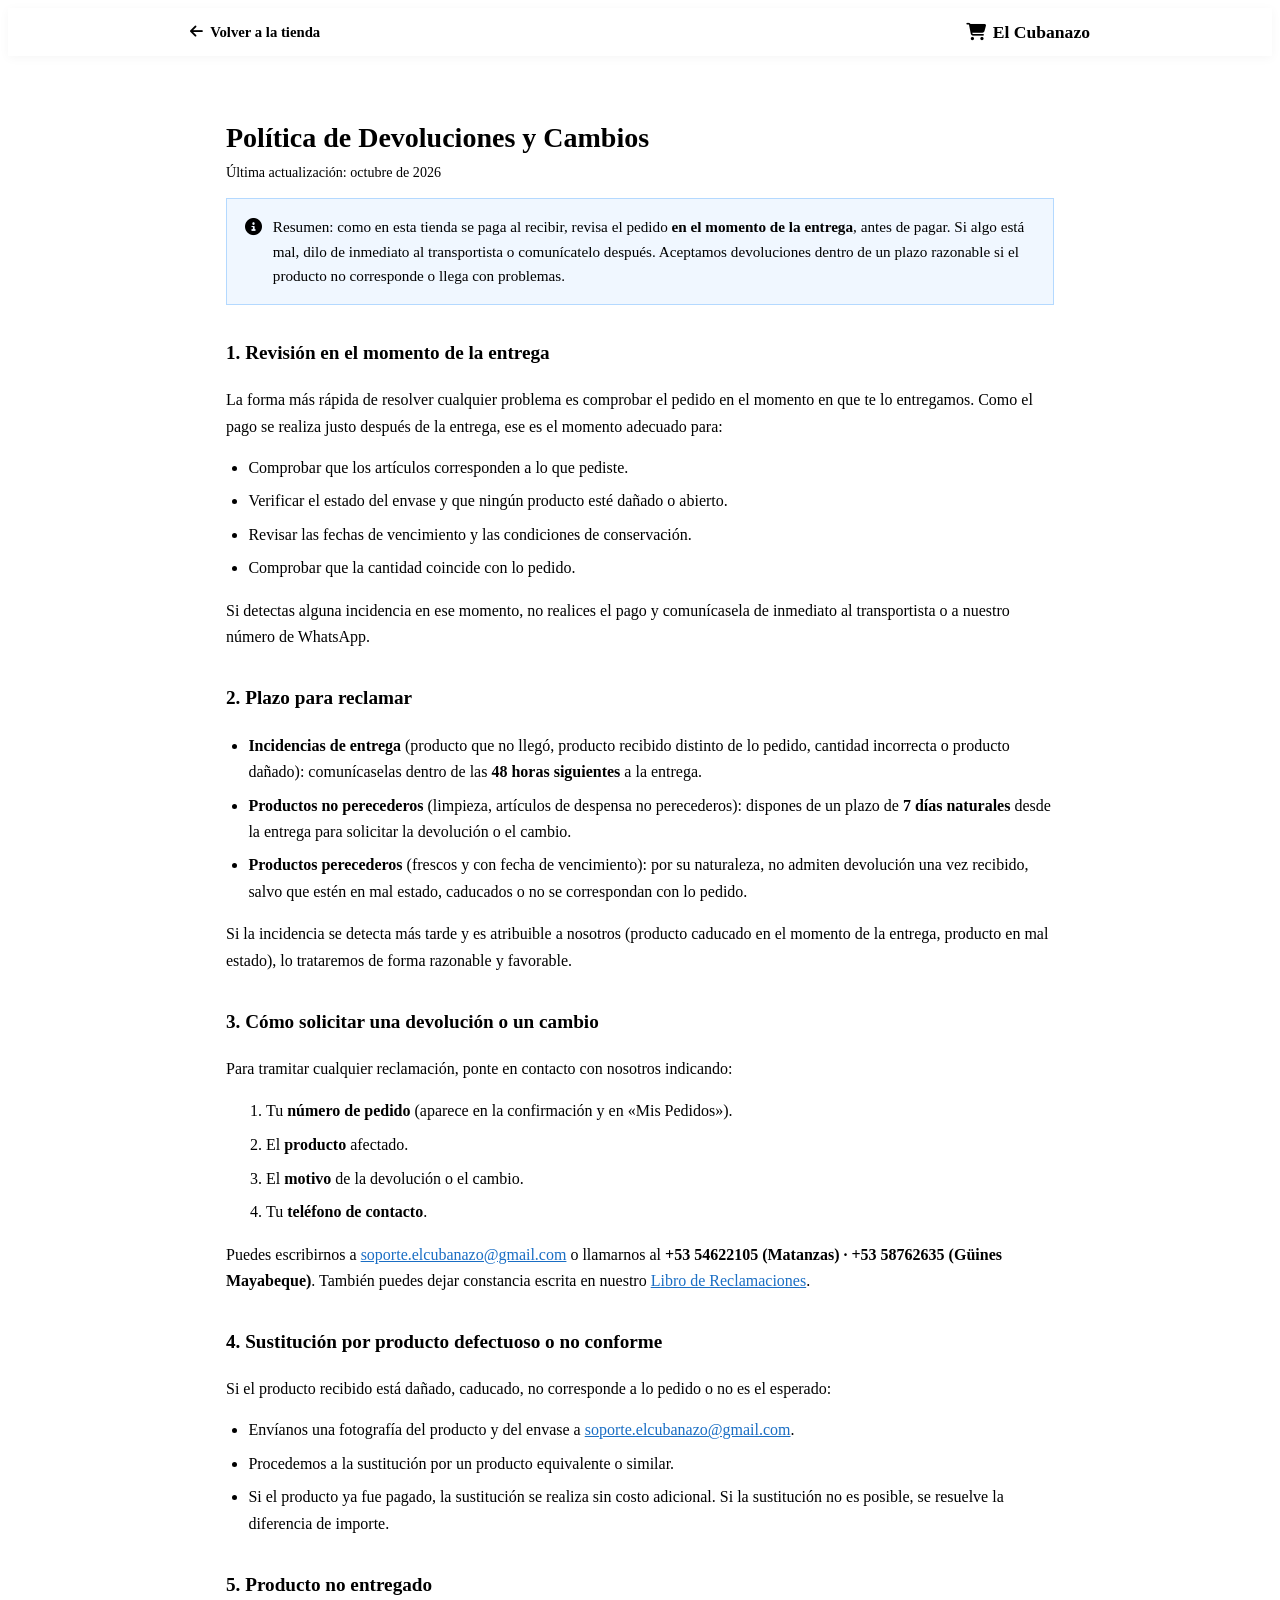
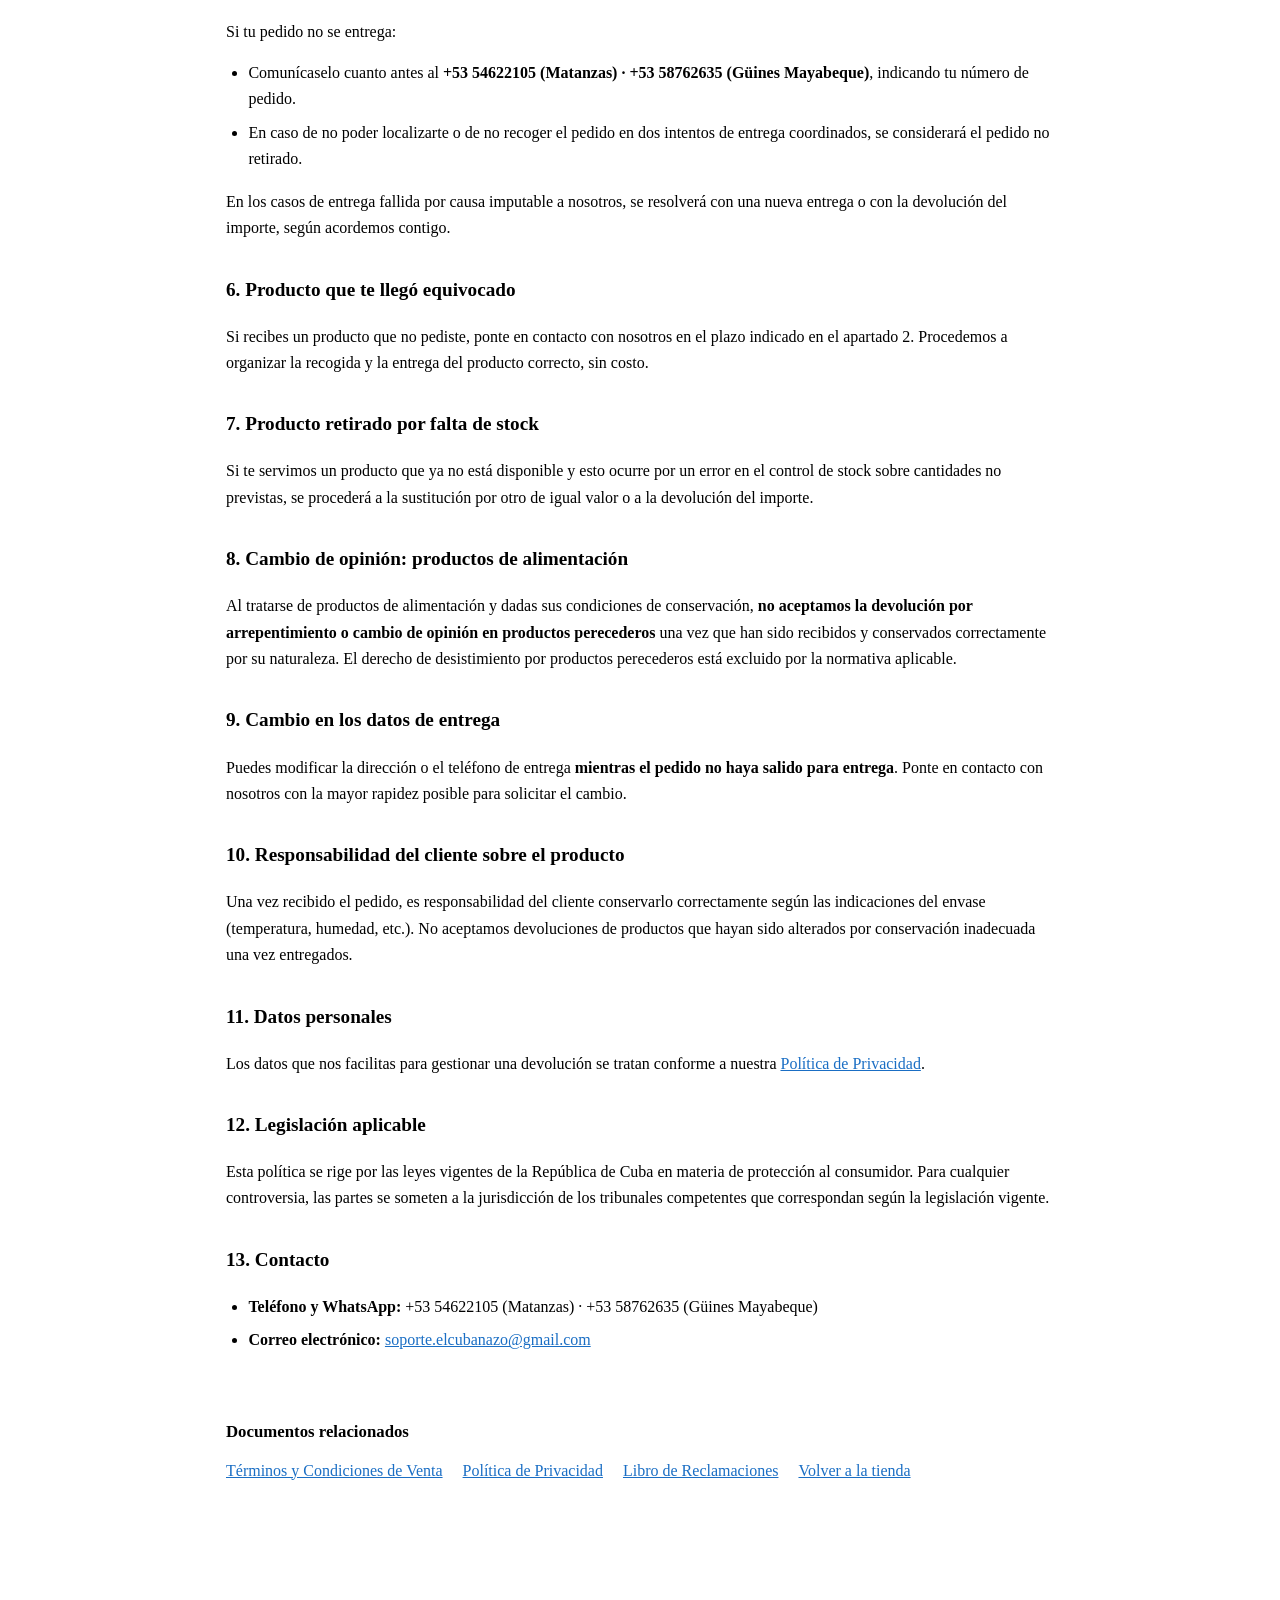
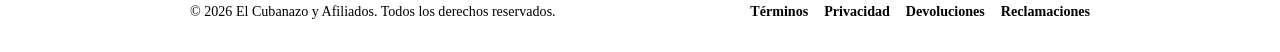
==== devoluciones.html @ 55af7c30 "Add legal documents: Privacy Policy, Complaints Book, and Terms and Conditions" ====
<!DOCTYPE html>
<html lang="es">

<head>
    <meta charset="UTF-8">
    <meta name="viewport" content="width=device-width, initial-scale=1.0">
    <title>Política de Devoluciones y Cambios - El Cubanazo</title>

    <meta name="description"
        content="Política de Devoluciones y Cambios de El Cubanazo: cómo reclamar, plazos, estado de los productos y qué hacer si tu pedido no llegó o llegó con problemas.">
    <meta name="author" content="El Cubanazo y Afiliados">
    <meta name="robots" content="index, follow">
    <meta property="og:title" content="Política de Devoluciones y Cambios - El Cubanazo">
    <meta property="og:description" content="Cómo reclamar, plazos y condiciones de devolución en El Cubanazo.">
    <meta property="og:type" content="website">
    <meta property="og:locale" content="es_ES">

    <link rel="icon" type="image/png" href="Images/favicon.png">
    <link rel="shortcut icon" type="image/x-icon" href="Images/favicon.ico">

    <link rel="stylesheet" href="Css/1-foundation.css">
    <link rel="stylesheet" href="Css/10-legal.css">
    <link rel="stylesheet" href="https://cdnjs.cloudflare.com/ajax/libs/font-awesome/6.7.2/css/all.min.css">
</head>

<body>
    <header class="legal-header">
        <div class="legal-header-inner">
            <a href="index.html" class="legal-back">
                <i class="fas fa-arrow-left" aria-hidden="true"></i>
                Volver a la tienda
            </a>
            <a href="index.html" class="legal-brand">
                <i class="fas fa-shopping-cart" aria-hidden="true"></i>
                El Cubanazo
            </a>
        </div>
    </header>

    <main class="legal-main">
        <article class="legal-doc">
            <h1>Política de Devoluciones y Cambios</h1>
            <p class="legal-updated">Última actualización: <time datetime="2026-10-16">octubre de 2026</time></p>

            <div class="legal-callout">
                <i class="fas fa-info-circle" aria-hidden="true"></i>
                <p>Resumen: como en esta tienda se paga al recibir, revisa el pedido <strong>en el momento de
                    la entrega</strong>, antes de pagar. Si algo está mal, dilo de inmediato al transportista
                    o comunícatelo después. Aceptamos devoluciones dentro de un plazo razonable si el producto
                    no corresponde o llega con problemas.</p>
            </div>

            <h2>1. Revisión en el momento de la entrega</h2>
            <p>La forma más rápida de resolver cualquier problema es comprobar el pedido en el momento en que
                te lo entregamos. Como el pago se realiza justo después de la entrega, ese es el momento
                adecuado para:</p>
            <ul>
                <li>Comprobar que los artículos corresponden a lo que pediste.</li>
                <li>Verificar el estado del envase y que ningún producto esté dañado o abierto.</li>
                <li>Revisar las fechas de vencimiento y las condiciones de conservación.</li>
                <li>Comprobar que la cantidad coincide con lo pedido.</li>
            </ul>
            <p>Si detectas alguna incidencia en ese momento, no realices el pago y comunícasela de inmediato al
                transportista o a nuestro número de WhatsApp.</p>

            <h2>2. Plazo para reclamar</h2>
            <ul>
                <li><strong>Incidencias de entrega</strong> (producto que no llegó, producto recibido
                    distinto de lo pedido, cantidad incorrecta o producto dañado): comunícaselas dentro de
                    las <strong>48 horas siguientes</strong> a la entrega.</li>
                <li><strong>Productos no perecederos</strong> (limpieza, artículos de despensa no perecederos):
                dispones de un plazo de <strong>7 días naturales</strong> desde la entrega para solicitar la
                devolución o el cambio.</li>
                <li><strong>Productos perecederos</strong> (frescos y con fecha de vencimiento): por su
                    naturaleza, no admiten devolución una vez recibido, salvo que estén en mal estado,
                    caducados o no se correspondan con lo pedido.</li>
            </ul>
            <p>Si la incidencia se detecta más tarde y es atribuible a nosotros (producto caducado en el
                momento de la entrega, producto en mal estado), lo trataremos de forma razonable y
                favorable.</p>

            <h2>3. Cómo solicitar una devolución o un cambio</h2>
            <p>Para tramitar cualquier reclamación, ponte en contacto con nosotros indicando:</p>
            <ol>
                <li>Tu <strong>número de pedido</strong> (aparece en la confirmación y en «Mis Pedidos»).</li>
                <li>El <strong>producto</strong> afectado.</li>
                <li>El <strong>motivo</strong> de la devolución o el cambio.</li>
                <li>Tu <strong>teléfono de contacto</strong>.</li>
            </ol>
            <p>Puedes escribirnos a
                <a href="mailto:soporte.elcubanazo@gmail.com">soporte.elcubanazo@gmail.com</a> o llamarnos al
                <strong data-phone-ubicacion>+53 54622105 (Matanzas) · +53 58762635 (Güines Mayabeque)</strong>. También puedes dejar constancia escrita en nuestro
                <a href="reclamaciones.html">Libro de Reclamaciones</a>.</p>

            <h2>4. Sustitución por producto defectuoso o no conforme</h2>
            <p>Si el producto recibido está dañado, caducado, no corresponde a lo pedido o no es el
                esperado:</p>
            <ul>
                <li>Envíanos una fotografía del producto y del envase a
                    <a href="mailto:soporte.elcubanazo@gmail.com">soporte.elcubanazo@gmail.com</a>.</li>
                <li>Procedemos a la sustitución por un producto equivalente o similar.</li>
                <li>Si el producto ya fue pagado, la sustitución se realiza sin costo adicional. Si la
                    sustitución no es posible, se resuelve la diferencia de importe.</li>
            </ul>

            <h2>5. Producto no entregado</h2>
            <p>Si tu pedido no se entrega:</p>
            <ul>
                <li>Comunícaselo cuanto antes al <strong data-phone-ubicacion>+53 54622105 (Matanzas) · +53 58762635 (Güines Mayabeque)</strong>, indicando tu número de
                    pedido.</li>
                <li>En caso de no poder localizarte o de no recoger el pedido en dos intentos de entrega
                    coordinados, se considerará el pedido no retirado.</li>
            </ul>
            <p>En los casos de entrega fallida por causa imputable a nosotros, se resolverá con una nueva
                entrega o con la devolución del importe, según acordemos contigo.</p>

            <h2>6. Producto que te llegó equivocado</h2>
            <p>Si recibes un producto que no pediste, ponte en contacto con nosotros en el plazo indicado en el
                apartado 2. Procedemos a organizar la recogida y la entrega del producto correcto, sin
                costo.</p>

            <h2>7. Producto retirado por falta de stock</h2>
            <p>Si te servimos un producto que ya no está disponible y esto ocurre por un error en el control
                de stock sobre cantidades no previstas, se procederá a la sustitución por otro de igual
                valor o a la devolución del importe.</p>

            <h2>8. Cambio de opinión: productos de alimentación</h2>
            <p>Al tratarse de productos de alimentación y dadas sus condiciones de conservación, <strong>no
                aceptamos la devolución por arrepentimiento o cambio de opinión en productos
                perecederos</strong> una vez que han sido recibidos y conservados correctamente por su
                naturaleza. El derecho de desistimiento por productos perecederos está excluido por la
                normativa aplicable.</p>

            <h2>9. Cambio en los datos de entrega</h2>
            <p>Puedes modificar la dirección o el teléfono de entrega <strong>mientras el pedido no haya salido
                para entrega</strong>. Ponte en contacto con nosotros con la mayor rapidez posible para
                solicitar el cambio.</p>

            <h2>10. Responsabilidad del cliente sobre el producto</h2>
            <p>Una vez recibido el pedido, es responsabilidad del cliente conservarlo correctamente según las
                indicaciones del envase (temperatura, humedad, etc.). No aceptamos devoluciones de productos
                que hayan sido alterados por conservación inadecuada una vez entregados.</p>

            <h2>11. Datos personales</h2>
            <p>Los datos que nos facilitas para gestionar una devolución se tratan conforme a nuestra
                <a href="privacidad.html">Política de Privacidad</a>.</p>

            <h2>12. Legislación aplicable</h2>
            <p>Esta política se rige por las leyes vigentes de la República de Cuba en materia de protección al
                consumidor. Para cualquier controversia, las partes se someten a la jurisdicción de los
                tribunales competentes que correspondan según la legislación vigente.</p>

            <h2>13. Contacto</h2>
            <ul>
                <li><strong>Teléfono y WhatsApp:</strong> <span data-phone-ubicacion>+53 54622105 (Matanzas) · +53 58762635 (Güines Mayabeque)</span></li>
                <li><strong>Correo electrónico:</strong>
                    <a href="mailto:soporte.elcubanazo@gmail.com">soporte.elcubanazo@gmail.com</a></li>
            </ul>

            <div class="legal-footer-nav">
                <h2>Documentos relacionados</h2>
                <ul>
                    <li><a href="terminos.html">Términos y Condiciones de Venta</a></li>
                    <li><a href="privacidad.html">Política de Privacidad</a></li>
                    <li><a href="reclamaciones.html">Libro de Reclamaciones</a></li>
                    <li><a href="index.html">Volver a la tienda</a></li>
                </ul>
            </div>
        </article>
    </main>

    <footer class="legal-site-footer">
        <div class="legal-footer-inner">
            <p>© 2026 El Cubanazo y Afiliados. Todos los derechos reservados.</p>
            <nav class="legal-footer-links" aria-label="Enlaces legales">
                <a href="terminos.html">Términos</a>
                <a href="privacidad.html">Privacidad</a>
                <a href="devoluciones.html">Devoluciones</a>
                <a href="reclamaciones.html">Reclamaciones</a>
            </nav>
        </div>
    </footer>

    <script src="Js/firebase-config.js"></script>
    <script>
        // Rellena los teléfonos de contacto según la ubicación elegida en la tienda.
        // Si aún no hay ubicación seleccionada, muestra las dos sucursales.
        (function () {
            function telefonoTexto() {
                var ubic = (typeof getSelectedUbicacion === 'function') ? getSelectedUbicacion() : null;
                var tel = (typeof obtenerTelefonoUbicacion === 'function') ? obtenerTelefonoUbicacion(ubic) : null;
                if (tel && typeof formatearTelefonoUbicacion === 'function') {
                    return formatearTelefonoUbicacion(tel) + ' (' + nombreUbicacion(ubic) + ')';
                }
                if (typeof UBICACIONES_DISPONIBLES !== 'undefined' && typeof formatearTelefonoUbicacion === 'function') {
                    return UBICACIONES_DISPONIBLES.map(function (u) {
                        return formatearTelefonoUbicacion(u.whatsapp) + ' (' + u.nombre + ')';
                    }).join(' · ');
                }
                return '';
            }
            function render() {
                var texto = telefonoTexto();
                if (!texto) return;
                document.querySelectorAll('[data-phone-ubicacion]').forEach(function (el) {
                    el.textContent = texto;
                });
            }
            if (document.readyState === 'loading') {
                document.addEventListener('DOMContentLoaded', render);
            } else {
                render();
            }
        })();
    </script>
</body>

</html>
---- Css/10-legal.css ----
/* =========================================================================
   10-legal.css
   Estilos de las páginas legales de El Cubanazo (términos, privacidad,
   devoluciones, reclamaciones) y del bloque de enlaces legales del pie
   de la tienda (index.html).
   Usa las variables de 1-foundation.css para mantener la coherencia visual.
   ========================================================================= */

/* ---------- Encabezado de las páginas legales ---------- */

.legal-header {
    background: linear-gradient(135deg, var(--blanco) 0%, var(--gris-claro) 100%);
    border-bottom: 1px solid var(--gris-claro);
    position: sticky;
    top: 0;
    z-index: 100;
    box-shadow: 0 2px 10px rgba(0, 0, 0, 0.04);
}

.legal-header-inner {
    max-width: 900px;
    margin: 0 auto;
    padding: 0.85rem 1.25rem;
    display: flex;
    align-items: center;
    justify-content: space-between;
    gap: 1rem;
    flex-wrap: wrap;
}

.legal-back,
.legal-brand {
    display: inline-flex;
    align-items: center;
    gap: 0.45rem;
    text-decoration: none;
    font-weight: 600;
    color: var(--negro);
    transition: var(--transicion);
}

.legal-back {
    font-size: 0.92rem;
    color: var(--negro-claro);
}

.legal-back:hover,
.legal-brand:hover {
    color: var(--color-principal);
}

.legal-brand {
    font-size: 1.1rem;
}

/* ---------- Documento ---------- */

.legal-main {
    max-width: 900px;
    margin: 0 auto;
    padding: 2rem 1.25rem 3.5rem;
}

.legal-doc {
    background: var(--blanco);
    border: 1px solid var(--gris-claro);
    border-radius: var(--borde-radius);
    padding: 2rem 2.25rem;
    box-shadow: var(--sombra-suave);
    line-height: 1.65;
    color: var(--negro-claro);
    font-size: 1rem;
}

.legal-doc h1 {
    font-size: 1.75rem;
    color: var(--negro);
    margin: 0 0 0.35rem;
    line-height: 1.25;
}

.legal-doc h2 {
    font-size: 1.2rem;
    color: var(--negro);
    margin: 2rem 0 0.75rem;
    padding-bottom: 0.4rem;
    border-bottom: 2px solid var(--gris-claro);
}

.legal-doc h3 {
    font-size: 1.05rem;
    color: var(--negro);
    margin: 1.35rem 0 0.5rem;
}

.legal-doc p {
    margin: 0 0 0.9rem;
}

.legal-doc ul {
    margin: 0 0 1rem;
    padding-left: 1.4rem;
}

.legal-doc li {
    margin-bottom: 0.45rem;
}

.legal-doc strong {
    color: var(--negro);
}

.legal-doc a {
    color: #1a6ec4;
    text-decoration: underline;
    word-break: break-word;
}

.legal-doc a:hover {
    color: #0d4d8f;
}

.legal-doc code {
    font-family: ui-monospace, SFMono-Regular, Menlo, Consolas, monospace;
    font-size: 0.85em;
    background: var(--gris-claro);
    padding: 0.1rem 0.35rem;
    border-radius: 4px;
    color: var(--negro);
}

.legal-updated {
    font-size: 0.88rem;
    color: var(--gris-medio);
    margin: 0 0 1.5rem;
}

/* ---------- Avisos dentro del documento ---------- */

.legal-callout,
.legal-warning {
    display: flex;
    align-items: flex-start;
    gap: 0.7rem;
    padding: 1rem 1.1rem;
    border-radius: var(--borde-radius);
    margin: 0 0 1.5rem;
    font-size: 0.95rem;
    line-height: 1.6;
}

.legal-callout {
    background: #f0f7ff;
    border: 1px solid #b4d9ff;
    color: var(--negro);
}

.legal-warning {
    background: #fff8e6;
    border: 1px solid #f0d68a;
    color: var(--negro);
}

.legal-callout i,
.legal-warning i {
    margin-top: 0.2rem;
    flex-shrink: 0;
    font-size: 1.05rem;
}

.legal-callout p,
.legal-warning p {
    margin: 0;
}

.legal-note {
    font-size: 0.9rem;
    color: var(--gris-oscuro);
    font-style: italic;
    padding-left: 0.85rem;
    border-left: 3px solid var(--gris-claro);
}

/* ---------- Tablas ---------- */

.legal-table-wrap {
    /* En móvil la tabla se desplaza en vez de desbordar la pantalla */
    overflow-x: auto;
    margin: 0 0 1.25rem;
    border: 1px solid var(--gris-claro);
    border-radius: var(--borde-radius);
    -webkit-overflow-scrolling: touch;
}

.legal-table {
    width: 100%;
    border-collapse: collapse;
    font-size: 0.92rem;
    /* Sin min-width forzado: por debajo de 600px la tabla se apila en
       tarjetas (ver el bloque responsive), que es mejor que obligar a
       arrastrar horizontalmente. */
}

.legal-table th,
.legal-table td {
    padding: 0.65rem 0.8rem;
    text-align: left;
    vertical-align: top;
    border-bottom: 1px solid var(--gris-claro);
}

.legal-table thead th {
    background: var(--gris-claro);
    color: var(--negro);
    font-weight: 700;
    white-space: nowrap;
}

.legal-table tbody tr:last-child td {
    border-bottom: none;
}

.legal-table tbody tr:nth-child(even) {
    background: #fbfbfc;
}

/* ---------- Formulario de reclamaciones ---------- */

.legal-form {
    display: grid;
    gap: 1rem;
    margin: 1.25rem 0 0;
}

.legal-form-row {
    display: grid;
    gap: 1rem;
    grid-template-columns: repeat(2, minmax(0, 1fr));
}

.legal-field {
    display: flex;
    flex-direction: column;
    gap: 0.35rem;
}

.legal-field label {
    font-size: 0.9rem;
    font-weight: 600;
    color: var(--negro);
}

.legal-field input,
.legal-field select,
.legal-field textarea {
    /* 1rem = 16px: por debajo, iOS Safari hace zoom automatico al enfocar */
    font-size: 1rem;
    font-family: inherit;
    padding: 0.7rem 0.8rem;
    border: 1px solid var(--gris-claro);
    border-radius: 8px;
    background: var(--blanco);
    color: var(--negro);
    width: 100%;
    transition: var(--transicion);
}

.legal-field input:focus,
.legal-field select:focus,
.legal-field textarea:focus {
    outline: none;
    border-color: var(--color-accent-primary);
    box-shadow: 0 0 0 3px rgba(180, 217, 255, 0.35);
}

.legal-field textarea {
    min-height: 130px;
    resize: vertical;
}

.legal-field-hint {
    font-size: 0.82rem;
    color: var(--gris-medio);
}

.legal-form-submit {
    justify-self: start;
    background: linear-gradient(180deg, var(--boton-carrito) 0%, var(--botonA) 100%);
    color: var(--negro);
    border: 2px solid var(--boton-carrito-borde);
    border-radius: var(--borde-radius);
    padding: 0.8rem 1.6rem;
    font-size: 1rem;
    font-weight: 700;
    font-family: inherit;
    cursor: pointer;
    transition: var(--transicion);
    display: inline-flex;
    align-items: center;
    gap: 0.5rem;
    min-height: 44px;
}

.legal-form-submit:hover {
    transform: translateY(-2px);
    box-shadow: 0 5px 15px rgba(212, 175, 55, 0.4);
}

/* ---------- Navegación entre documentos ---------- */

.legal-footer-nav {
    margin-top: 2.5rem;
    padding-top: 1.5rem;
    border-top: 2px solid var(--gris-claro);
}

.legal-footer-nav h2 {
    font-size: 1.05rem;
    margin: 0 0 0.75rem;
    border-bottom: none;
    padding-bottom: 0;
}

.legal-footer-nav ul {
    list-style: none;
    padding: 0;
    margin: 0;
    display: flex;
    flex-wrap: wrap;
    gap: 0.6rem 1.25rem;
}

/* ---------- Pie de las páginas legales ---------- */

.legal-site-footer {
    background: var(--gris-claro);
    border-top: 1px solid var(--gris-claro);
    padding: 1.5rem 1.25rem;
}

.legal-footer-inner {
    max-width: 900px;
    margin: 0 auto;
    display: flex;
    align-items: center;
    justify-content: space-between;
    gap: 1rem;
    flex-wrap: wrap;
}

.legal-footer-inner p {
    margin: 0;
    font-size: 0.88rem;
    color: var(--gris-oscuro);
}

.legal-footer-links {
    display: flex;
    flex-wrap: wrap;
    gap: 0.5rem 1rem;
}

.legal-footer-links a {
    font-size: 0.88rem;
    color: var(--negro-claro);
    text-decoration: none;
    font-weight: 600;
}

.legal-footer-links a:hover {
    text-decoration: underline;
    color: var(--color-principal);
}

/* =========================================================================
   Bloque de enlaces legales dentro de la tienda (index.html)
   ========================================================================= */

.footer-legal-nav {
    display: flex;
    flex-wrap: wrap;
    justify-content: center;
    gap: 0.4rem 1rem;
    /* El footer-credits es un flex en fila: esto fuerza a la barra legal a
       ocupar su propia línea, encima del texto de copyright. */
    width: 100%;
    flex-basis: 100%;
    margin: 0 0 0.6rem;
    padding: 0;
    list-style: none;
}

.footer-legal-nav a {
    font-size: 0.85rem;
    /* El pie es oscuro: se usa blanco translúcido, no un gris. */
    color: rgba(255, 255, 255, 0.82);
    text-decoration: none;
    font-weight: 600;
}

.footer-legal-nav a:hover {
    color: var(--blanco);
    text-decoration: underline;
}

/* =========================================================================
   Casilla de aceptación de términos en la planilla de pedido (index.html)
   ========================================================================= */

.terms-accept-group {
    margin: 1rem 0 0.5rem;
    padding: 0.9rem 1rem;
    background: var(--gris-claro);
    border: 1px solid var(--gris-claro);
    border-radius: var(--borde-radius);
}

.terms-accept-label {
    display: flex;
    align-items: flex-start;
    gap: 0.6rem;
    cursor: pointer;
    font-size: 0.88rem;
    line-height: 1.55;
    color: var(--negro-claro);
    margin: 0;
}

.terms-accept-input {
    width: 18px;
    height: 18px;
    min-width: 18px;
    margin: 0.1rem 0 0;
    accent-color: var(--color-principal);
    cursor: pointer;
    flex-shrink: 0;
}

.terms-accept-label a {
    color: var(--color-accent-primary);
    text-decoration: underline;
}

.terms-accept-label a:hover {
    color: var(--azul-oscuro);
}

.terms-accept-error {
    display: none;
    margin: 0.5rem 0 0;
    font-size: 0.85rem;
    color: var(--rojo-mas-vendido);
    font-weight: 600;
}

.terms-accept-error.visible {
    display: block;
}

/* ---------- Responsive ---------- */

/* =========================================================================
   RESPONSIVE
   Recorre de ancho grande a pequeño. El salto importante esta en 600px:
   por debajo, las tablas dejan de ser tablas y se apilan en tarjetas usando
   el data-label de cada <td>, porque con 3 columnas una tabla obliga a
   arrastrar lateralmente en cualquier movil.
   ========================================================================= */

/* ---------- Tablet: el documento se estrecha antes de llegar al movil -------- */
@media (max-width: 1024px) {
    .legal-main {
        padding: 1.75rem 1.5rem 3rem;
    }

    .legal-doc {
        padding: 1.6rem 1.6rem;
    }

    .legal-doc h1 {
        font-size: 1.55rem;
    }

    .legal-doc h2 {
        font-size: 1.12rem;
        margin-top: 1.75rem;
    }

    .legal-form-row {
        grid-template-columns: 1fr;
    }

    .legal-form-submit {
        width: 100%;
        justify-self: stretch;
    }
}

/* ---------- Movil comun ---------- */
@media (max-width: 768px) {
    .legal-main {
        padding: 1.25rem 0.85rem 2.5rem;
    }

    .legal-doc {
        padding: 1.35rem 1.1rem;
        font-size: 0.96rem;
    }

    .legal-doc h1 {
        font-size: 1.4rem;
    }

    .legal-doc h2 {
        font-size: 1.1rem;
        margin-top: 1.6rem;
    }

    .legal-header-inner {
        padding: 0.7rem 0.85rem;
    }

    .legal-footer-inner {
        flex-direction: column;
        text-align: center;
    }

    /* En el pie, los enlaces pasaban a tener ~16px de alto: demasiado
       pequeno para el dedo. Se agrupan en una rejilla con area tactil de 44px. */
    .legal-footer-links {
        display: grid;
        grid-template-columns: repeat(2, minmax(0, 1fr));
        gap: 0.5rem;
        width: 100%;
    }

    .legal-footer-links a {
        display: flex;
        align-items: center;
        justify-content: center;
        min-height: 44px;
        padding: 0.5rem 0.75rem;
        border: 1px solid var(--gris-claro);
        border-radius: 8px;
        background: var(--blanco);
    }

    /* Enlaces del cuerpo del documento: area tactil minima. */
    .legal-doc a {
        display: inline-block;
        padding: 0.1rem 0;
        min-height: 24px;
    }
}

/* ---------- Tablet y movil grande: las tablas siguen siendo tablas -------- */
@media (max-width: 600px) {
    .legal-table-wrap {
        /* Sigue pudiendo desplazarse si algo no cabe, pero ya no es el caso
           normal: a partir del siguiente bloque la tabla se apila. */
        overflow-x: visible;
    }

    .legal-table thead th {
        white-space: normal;
    }
}

/* ---------- Movil: la tabla se apila en tarjetas ----------
   Cada <td> muestra su data-label encima. Es el patron habitual para tablas
   en pantallas estrechas: el cliente lee "Dato: Nombre y apellidos" en vez
   de tener que comparar columnas de lado. */
@media (max-width: 600px) {
    .legal-table,
    .legal-table tbody,
    .legal-table tr,
    .legal-table td {
        display: block;
        width: 100%;
    }

    .legal-table thead {
        /* La cabecera solo tiene sentido en horizontal: se oculta y la
           info pasa a las etiquetas data-label. */
        position: absolute;
        width: 1px;
        height: 1px;
        overflow: hidden;
        clip: rect(0 0 0 0);
        clip-path: inset(50%);
        white-space: nowrap;
    }

    .legal-table tbody tr {
        border: 1px solid var(--gris-claro);
        border-radius: 10px;
        margin-bottom: 0.75rem;
        padding: 0.35rem 0.7rem 0.55rem;
        background: var(--blanco);
    }

    .legal-table tbody tr:last-child {
        margin-bottom: 0;
    }

    /* El zebra se pierde al apilar; se usa el borde de la tarjeta. */
    .legal-table tbody tr:nth-child(even) {
        background: #fbfbfc;
    }

    .legal-table td {
        border-bottom: 1px dashed var(--gris-claro);
        padding: 0.5rem 0;
    }

    .legal-table tbody tr td:last-child {
        border-bottom: none;
        padding-bottom: 0.25rem;
    }

    /* La etiqueta de columna, encima de cada celda. */
    .legal-table td::before {
        content: attr(data-label);
        display: block;
        font-size: 0.68rem;
        font-weight: 700;
        text-transform: uppercase;
        letter-spacing: 0.3px;
        color: var(--gris-medio);
        margin-bottom: 0.15rem;
    }

    /* Las celdas que llevan <code> (claves de localStorage) ya tienen su
       propio bloque, asi que la etiqueta se ve bien justo encima. */
    .legal-table code {
        display: inline-block;
    }
}

/* ---------- Movil muy estrecho (iPhone SE, 320-360px) ---------- */
@media (max-width: 380px) {
    .legal-main {
        padding: 1rem 0.6rem 2rem;
    }

    .legal-doc {
        padding: 1.1rem 0.9rem;
        font-size: 0.94rem;
        line-height: 1.6;
    }

    .legal-doc h1 {
        font-size: 1.28rem;
    }

    .legal-doc h2 {
        font-size: 1.05rem;
        margin-top: 1.4rem;
    }

    .legal-doc h3 {
        font-size: 1rem;
        margin-top: 1.1rem;
    }

    .legal-callout,
    .legal-warning {
        padding: 0.85rem 0.85rem;
        font-size: 0.9rem;
    }

    .legal-back,
    .legal-brand {
        font-size: 0.88rem;
    }

    .legal-table tbody tr {
        padding: 0.3rem 0.6rem 0.45rem;
    }

    .legal-table td::before {
        font-size: 0.64rem;
    }

    .legal-footer-links {
        grid-template-columns: 1fr;
    }
}

/* ---------- Movil en horizontal y portatiles bajos ----------
   Con poca altura, el encabezado pegajoso se come media pantalla y queda
   muy poco para leer. */
@media (orientation: landscape) and (max-height: 560px) {
    .legal-header {
        position: static;
    }

    .legal-header-inner {
        padding: 0.5rem 0.85rem;
    }

    .legal-main {
        padding-top: 1rem;
    }

    .legal-footer-links a {
        min-height: 40px;
    }
}

/* ---------- Preferencia de menos animacion ---------- */
@media (prefers-reduced-motion: reduce) {
    .legal-back,
    .legal-brand,
    .legal-field input,
    .legal-field select,
    .legal-field textarea,
    .legal-form-submit {
        transition: none;
    }

    .legal-form-submit:hover {
        transform: none;
    }
}

/* =========================================================================
   IMPRESION
   Los terminos y la politica de privacidad se imprimen a menudo (para
   guardarlos o presentarlos). En papel interesa el texto, no la decoracion:
   sin colores de fondo, sin encabezado pegajoso, sin el boton del formulario,
   y con las URLs escritas para que se puedan escribir a mano.
   ========================================================================= */
@media print {
    .legal-header,
    .legal-site-footer,
    .legal-form,
    .legal-callout i,
    .legal-warning i,
    .legal-back {
        display: none !important;
    }

    body {
        background: var(--blanco);
    }

    .legal-main {
        max-width: none;
        padding: 0;
    }

    .legal-doc {
        border: none;
        box-shadow: none;
        padding: 0;
        font-size: 11pt;
        line-height: 1.5;
        color: #000;
    }

    .legal-doc h1 {
        font-size: 18pt;
    }

    .legal-doc h2 {
        font-size: 13pt;
        border-bottom: 1px solid #999;
        /* Evita que un titulo quede solo al pie de una pagina. */
        break-after: avoid;
        page-break-after: avoid;
    }

    .legal-doc h3 {
        font-size: 11.5pt;
        break-after: avoid;
        page-break-after: avoid;
    }

    /* Corta la tabla entre paginas sin partir una fila a la mitad. */
    .legal-table {
        width: 100%;
        font-size: 9.5pt;
        break-inside: auto;
        page-break-inside: auto;
    }

    .legal-table thead {
        display: table-header-group;
    }

    .legal-table tr {
        break-inside: avoid;
        page-break-inside: avoid;
    }

    .legal-table th,
    .legal-table td {
        border: 1px solid #bbb;
        padding: 0.35rem 0.45rem;
    }

    .legal-table thead th {
        background: #eee !important;
        -webkit-print-color-adjust: exact;
        print-color-adjust: exact;
    }

    /* En papel el apilado en tarjetas no aplica: vuelve a ser tabla. */
    .legal-table,
    .legal-table tbody,
    .legal-table tr,
    .legal-table td {
        display: table-row;
        width: auto;
    }

    .legal-table td {
        border-bottom: 1px solid #bbb;
        padding: 0.35rem 0.45rem;
    }

    .legal-table td::before {
        content: none;
    }

    .legal-table tbody tr {
        border: none;
        border-radius: 0;
        margin: 0;
        padding: 0;
        background: none !important;
    }

    .legal-doc a {
        color: #000;
        text-decoration: underline;
    }

    /* Tras un enlace, la URL para poder escribirla. */
    .legal-doc a[href^="http"]::after,
    .legal-doc a[href$=".html"]::after {
        content: " (" attr(href) ")";
        font-size: 8.5pt;
        color: #444;
        word-break: break-all;
    }

    /* El aviso con icono de informacion pierde el icono: se deja solo el texto. */
    .legal-callout,
    .legal-warning {
        border: 1px solid #999;
        background: none !important;
        break-inside: avoid;
        page-break-inside: avoid;
    }
}
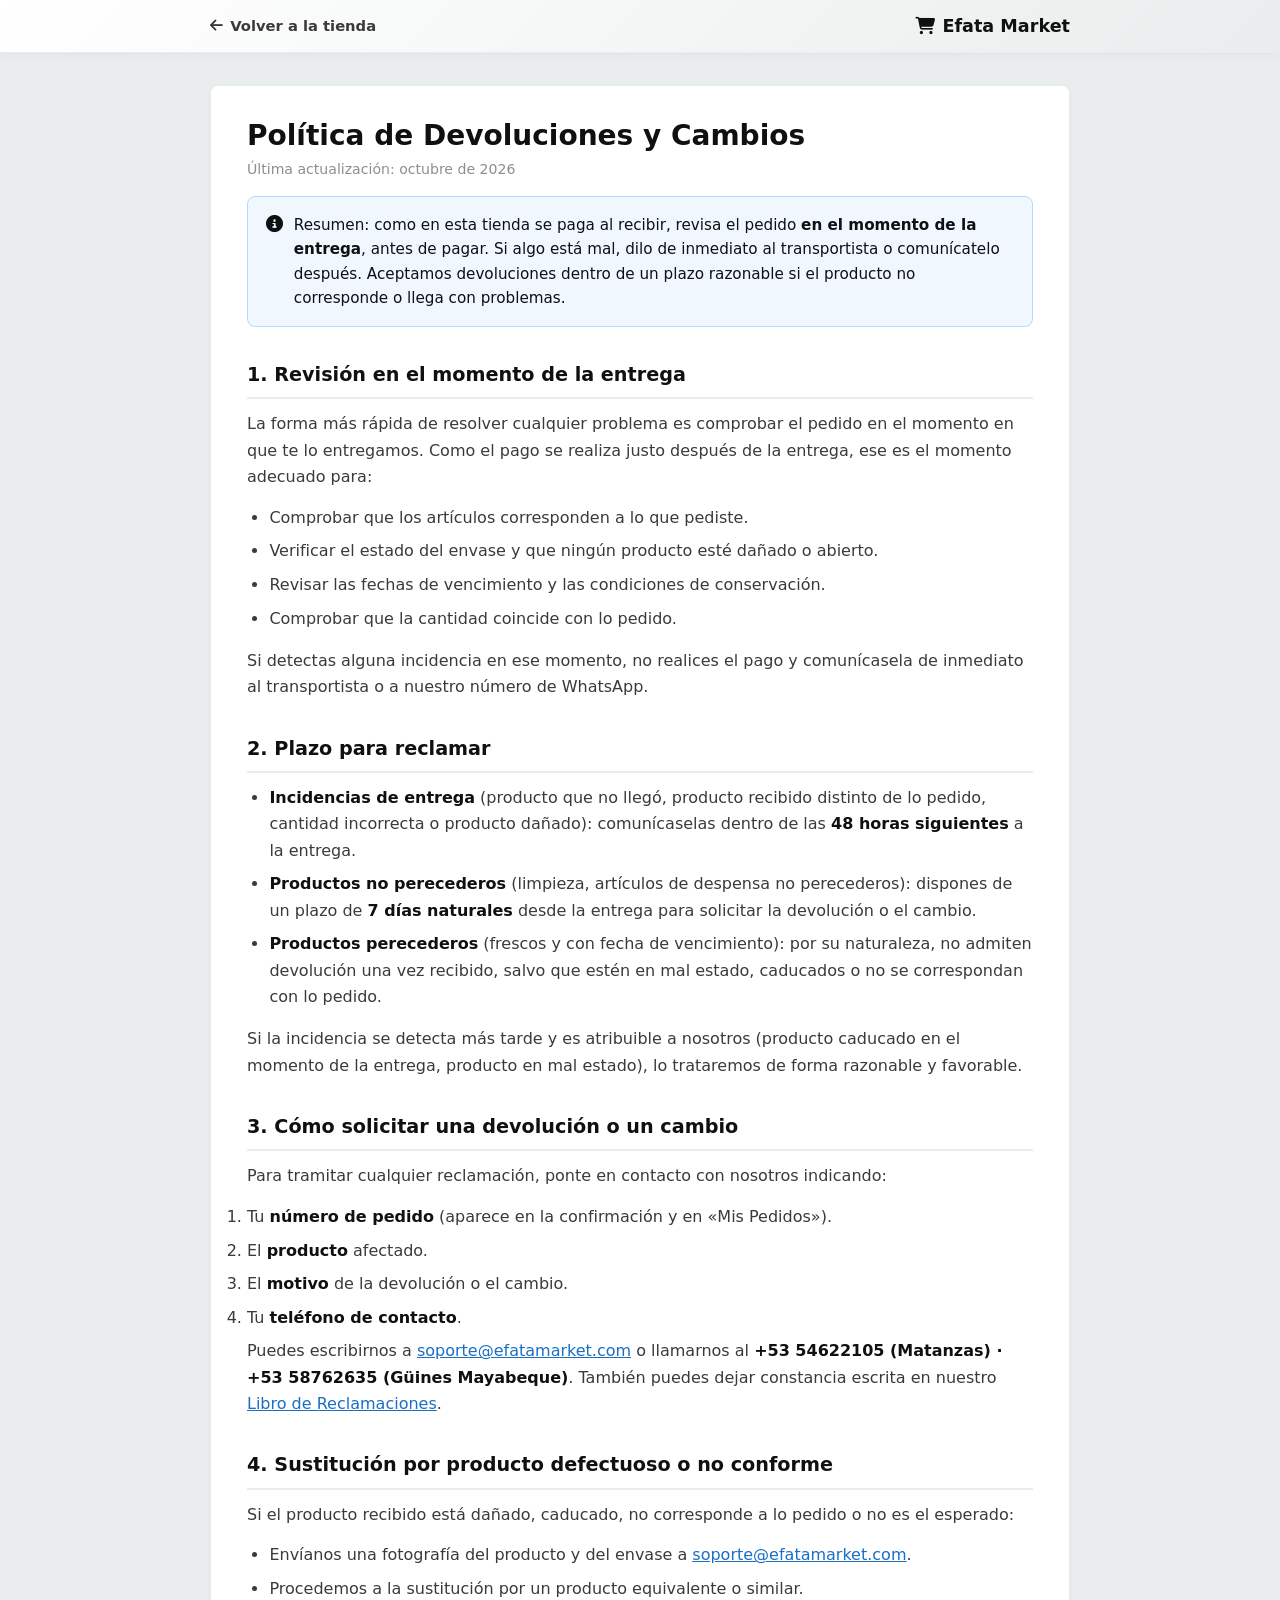
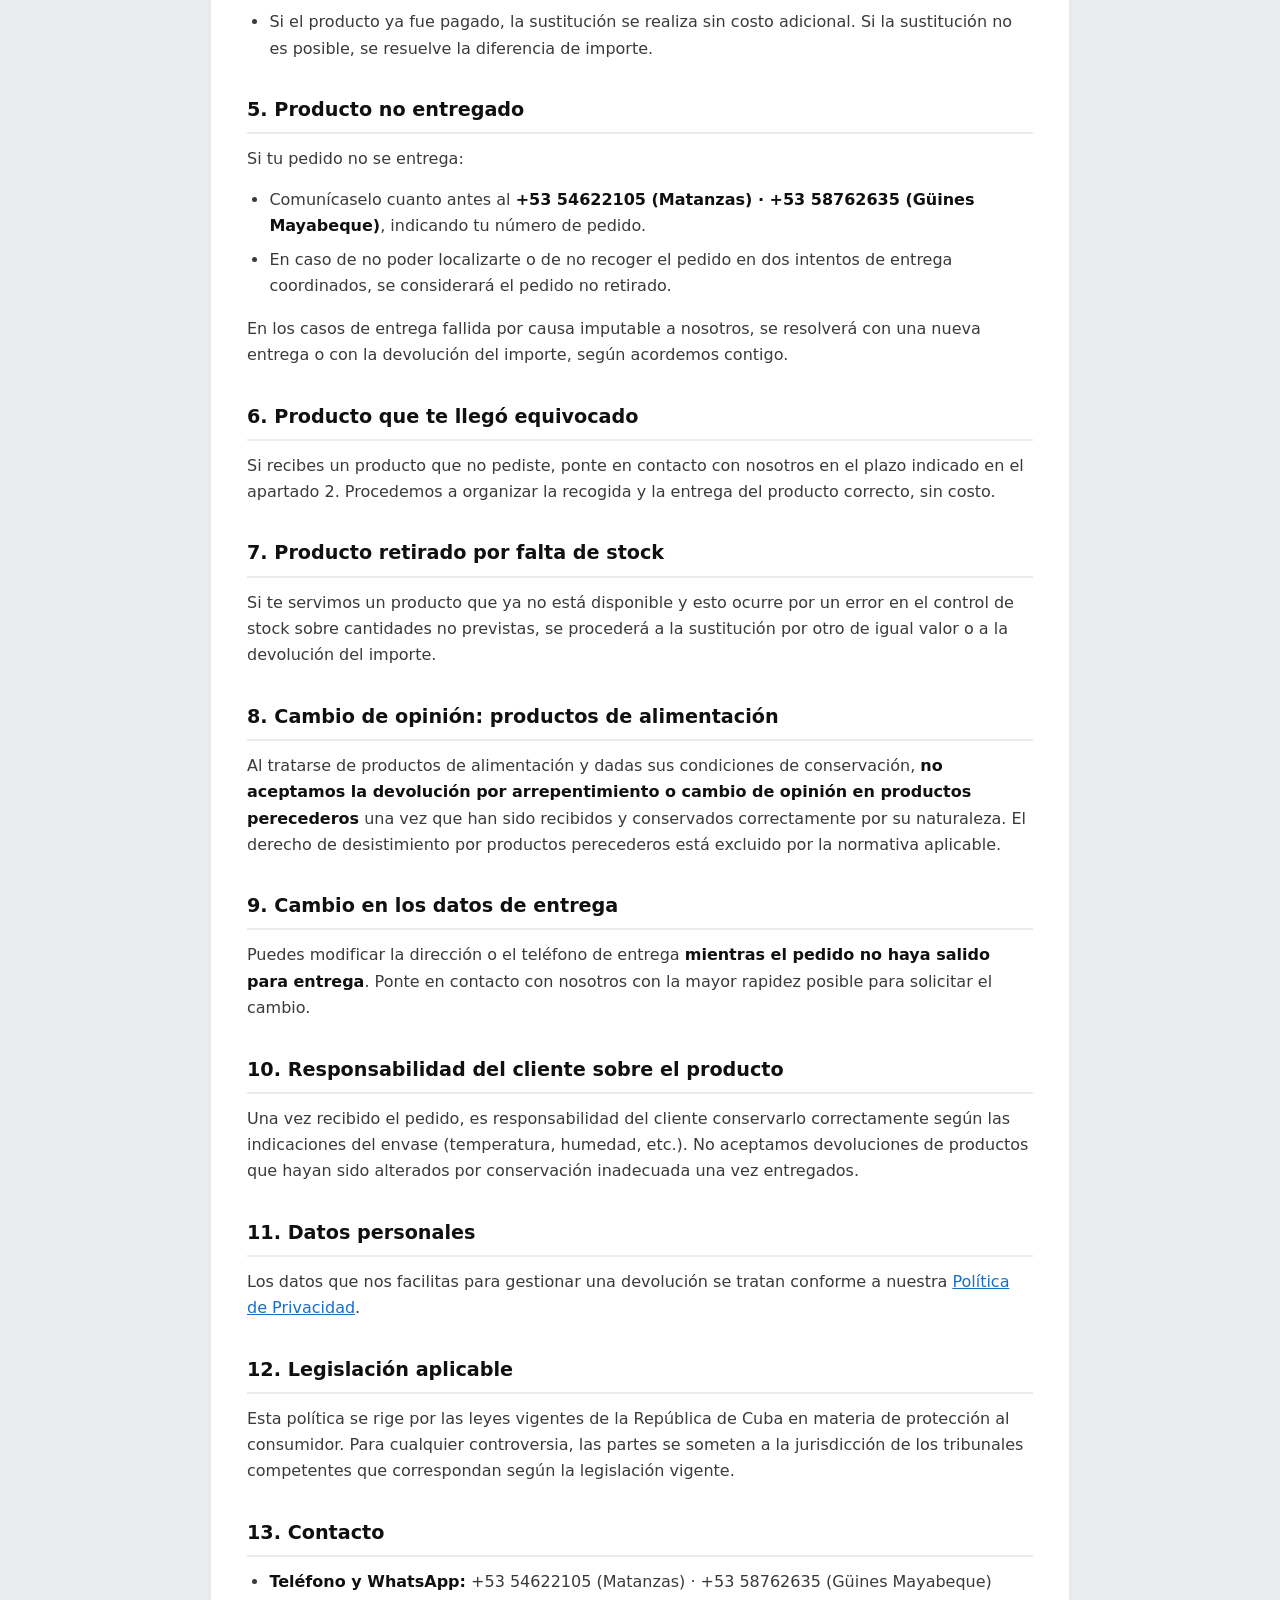
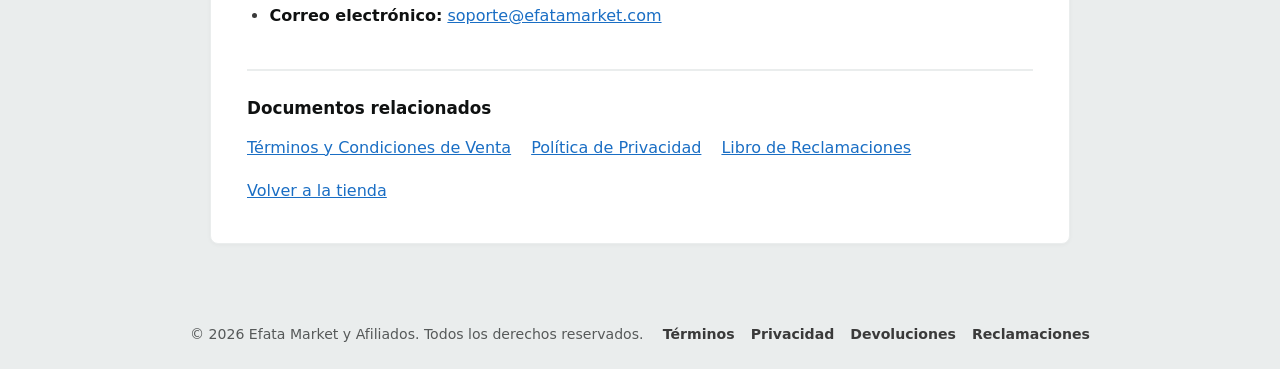
==== commit 18f0fab7: "Refactor branding from "El Cubanazo" to "Efata Market" across CSS, JS, HTML, and image assets; updat" ====
--- a/devoluciones.html
+++ b/devoluciones.html
@@ -4,14 +4,14 @@
 <head>
     <meta charset="UTF-8">
     <meta name="viewport" content="width=device-width, initial-scale=1.0">
-    <title>Política de Devoluciones y Cambios - El Cubanazo</title>
+    <title>Política de Devoluciones y Cambios - Efata Market</title>
 
     <meta name="description"
-        content="Política de Devoluciones y Cambios de El Cubanazo: cómo reclamar, plazos, estado de los productos y qué hacer si tu pedido no llegó o llegó con problemas.">
-    <meta name="author" content="El Cubanazo y Afiliados">
+        content="Política de Devoluciones y Cambios de Efata Market: cómo reclamar, plazos, estado de los productos y qué hacer si tu pedido no llegó o llegó con problemas.">
+    <meta name="author" content="Efata Market y Afiliados">
     <meta name="robots" content="index, follow">
-    <meta property="og:title" content="Política de Devoluciones y Cambios - El Cubanazo">
-    <meta property="og:description" content="Cómo reclamar, plazos y condiciones de devolución en El Cubanazo.">
+    <meta property="og:title" content="Política de Devoluciones y Cambios - Efata Market">
+    <meta property="og:description" content="Cómo reclamar, plazos y condiciones de devolución en Efata Market.">
     <meta property="og:type" content="website">
     <meta property="og:locale" content="es_ES">
 
@@ -32,7 +32,7 @@
             </a>
             <a href="index.html" class="legal-brand">
                 <i class="fas fa-shopping-cart" aria-hidden="true"></i>
-                El Cubanazo
+                Efata Market
             </a>
         </div>
     </header>
@@ -88,7 +88,7 @@
                 <li>Tu <strong>teléfono de contacto</strong>.</li>
             </ol>
             <p>Puedes escribirnos a
-                <a href="mailto:soporte.elcubanazo@gmail.com">soporte.elcubanazo@gmail.com</a> o llamarnos al
+                <a href="mailto:soporte@efatamarket.com">soporte@efatamarket.com</a> o llamarnos al
                 <strong data-phone-ubicacion>+53 54622105 (Matanzas) · +53 58762635 (Güines Mayabeque)</strong>. También puedes dejar constancia escrita en nuestro
                 <a href="reclamaciones.html">Libro de Reclamaciones</a>.</p>
 
@@ -97,7 +97,7 @@
                 esperado:</p>
             <ul>
                 <li>Envíanos una fotografía del producto y del envase a
-                    <a href="mailto:soporte.elcubanazo@gmail.com">soporte.elcubanazo@gmail.com</a>.</li>
+                    <a href="mailto:soporte@efatamarket.com">soporte@efatamarket.com</a>.</li>
                 <li>Procedemos a la sustitución por un producto equivalente o similar.</li>
                 <li>Si el producto ya fue pagado, la sustitución se realiza sin costo adicional. Si la
                     sustitución no es posible, se resuelve la diferencia de importe.</li>
@@ -154,7 +154,7 @@
             <ul>
                 <li><strong>Teléfono y WhatsApp:</strong> <span data-phone-ubicacion>+53 54622105 (Matanzas) · +53 58762635 (Güines Mayabeque)</span></li>
                 <li><strong>Correo electrónico:</strong>
-                    <a href="mailto:soporte.elcubanazo@gmail.com">soporte.elcubanazo@gmail.com</a></li>
+                    <a href="mailto:soporte@efatamarket.com">soporte@efatamarket.com</a></li>
             </ul>
 
             <div class="legal-footer-nav">
@@ -171,7 +171,7 @@
 
     <footer class="legal-site-footer">
         <div class="legal-footer-inner">
-            <p>© 2026 El Cubanazo y Afiliados. Todos los derechos reservados.</p>
+            <p>© 2026 Efata Market y Afiliados. Todos los derechos reservados.</p>
             <nav class="legal-footer-links" aria-label="Enlaces legales">
                 <a href="terminos.html">Términos</a>
                 <a href="privacidad.html">Privacidad</a>
--- a/Css/10-legal.css
+++ b/Css/10-legal.css
@@ -1,6 +1,6 @@
 /* =========================================================================
    10-legal.css
-   Estilos de las páginas legales de El Cubanazo (términos, privacidad,
+   Estilos de las páginas legales de Efata Market (términos, privacidad,
    devoluciones, reclamaciones) y del bloque de enlaces legales del pie
    de la tienda (index.html).
    Usa las variables de 1-foundation.css para mantener la coherencia visual.
